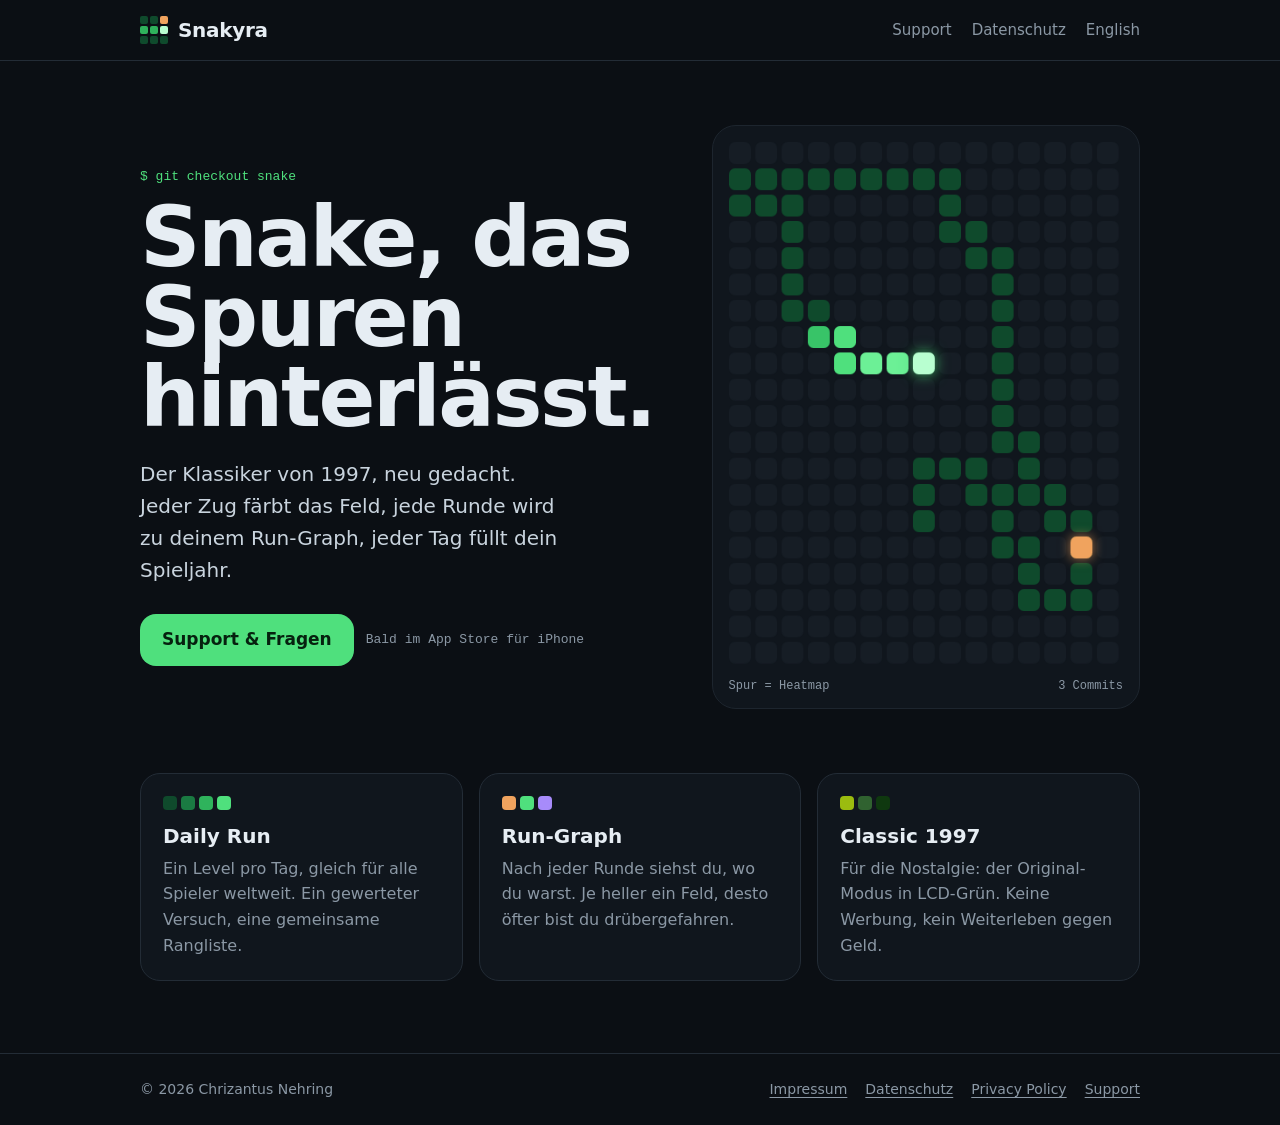
==== index.html @ 18dacbc8 "Snakyra Website: Startseite, Datenschutz, Privacy, Support, Impressum Co-Authored-By: Claude Opus 5." ====
<!doctype html>
<html lang="de">
<head>
<meta charset="utf-8">
<meta name="viewport" content="width=device-width, initial-scale=1">
<title>Snakyra</title>
<meta name="description" content="Snakyra: Snake, neu gedacht. Jede Runde malt einen Run-Graph, jeder Tag füllt dein Spieljahr. Für iPhone.">
<meta name="theme-color" content="#0b0f14">
<link rel="icon" href="icon.png">
<link rel="apple-touch-icon" href="icon.png">
<link rel="stylesheet" href="style.css">
</head>
<body>
<header class="site-head">
  <div class="wrap">
    <a class="brand" href="index.html"><span class="brand-mark" aria-hidden="true"><i></i><i></i><i></i><i></i><i></i><i></i><i></i><i></i><i></i></span>Snakyra</a>
    <nav class="nav" aria-label="Hauptnavigation">
      <a href="support.html">Support</a>
      <a href="datenschutz.html">Datenschutz</a>
      <a href="privacy.html" lang="en">English</a>
    </nav>
  </div>
</header>

<main class="wrap">
  <section class="hero">
    <div>
      <p class="eyebrow">$ git checkout snake</p>
      <h1>Snake, das Spuren hinterlässt.</h1>
      <p class="lead">Der Klassiker von 1997, neu gedacht. Jeder Zug färbt das Feld, jede Runde wird zu deinem Run-Graph, jeder Tag füllt dein Spieljahr.</p>
      <div class="cta-row">
        <a class="btn btn-primary" href="support.html">Support &amp; Fragen</a>
        <span class="soon">Bald im App Store für iPhone</span>
      </div>
    </div>
    <figure class="board" style="margin:0">
      <canvas id="demo" width="450" height="600" aria-label="Animierte Vorschau: Eine Schlange zieht über ein Raster und hinterlässt eine grüne Spur"></canvas>
      <figcaption class="board-meta"><span>Spur = Heatmap</span><span id="demoScore">0 Commits</span></figcaption>
    </figure>
  </section>

  <section class="features" aria-label="Funktionen">
    <article class="feature">
      <div class="swatch" aria-hidden="true"><i style="background:var(--h1)"></i><i style="background:var(--h2)"></i><i style="background:var(--h3)"></i><i style="background:var(--h4)"></i></div>
      <h2>Daily Run</h2>
      <p>Ein Level pro Tag, gleich für alle Spieler weltweit. Ein gewerteter Versuch, eine gemeinsame Rangliste.</p>
    </article>
    <article class="feature">
      <div class="swatch" aria-hidden="true"><i style="background:var(--commit)"></i><i style="background:var(--h4)"></i><i style="background:#a78bfa"></i></div>
      <h2>Run-Graph</h2>
      <p>Nach jeder Runde siehst du, wo du warst. Je heller ein Feld, desto öfter bist du drübergefahren.</p>
    </article>
    <article class="feature">
      <div class="swatch" aria-hidden="true"><i style="background:#9bbc0f"></i><i style="background:#306230"></i><i style="background:#0f380f"></i></div>
      <h2>Classic 1997</h2>
      <p>Für die Nostalgie: der Original-Modus in LCD-Grün. Keine Werbung, kein Weiterleben gegen Geld.</p>
    </article>
  </section>
</main>

<footer class="site-foot">
  <div class="wrap">
    <span>© 2026 Chrizantus Nehring</span>
    <nav aria-label="Rechtliches">
      <a href="impressum.html">Impressum</a>
      <a href="datenschutz.html">Datenschutz</a>
      <a href="privacy.html" lang="en">Privacy Policy</a>
      <a href="support.html">Support</a>
    </nav>
  </div>
</footer>

<script>
(function () {
  var cv = document.getElementById('demo');
  var ctx = cv.getContext('2d');
  var C = 15, R = 20, unit = 30, gap = 5, cell = unit - gap;
  var heat = ['#161d25', '#0f4a2c', '#1a7a42', '#2fb35c', '#4fe07d'];
  var visits, snake, dir, food, score;
  var reduce = window.matchMedia && window.matchMedia('(prefers-reduced-motion: reduce)').matches;
  var scoreEl = document.getElementById('demoScore');

  function reset() {
    visits = new Array(C * R).fill(0);
    snake = [{x: 7, y: 12}, {x: 7, y: 13}, {x: 7, y: 14}];
    snake.forEach(function (p) { visits[p.y * C + p.x]++; });
    dir = {x: 0, y: -1};
    score = 0;
    placeFood();
  }
  function occupied(x, y) { return snake.some(function (p) { return p.x === x && p.y === y; }); }
  function placeFood() {
    do { food = {x: Math.floor(Math.random() * C), y: Math.floor(Math.random() * R)}; } while (occupied(food.x, food.y));
  }
  function level(n) { return n === 0 ? 0 : n === 1 ? 1 : n <= 3 ? 2 : n <= 6 ? 3 : 4; }
  function safe(x, y) { return x >= 0 && y >= 0 && x < C && y < R && !occupied(x, y); }

  function choose() {
    var h = snake[0];
    var options = [{x: 1, y: 0}, {x: -1, y: 0}, {x: 0, y: 1}, {x: 0, y: -1}].filter(function (d) {
      return !(d.x === -dir.x && d.y === -dir.y) && safe(h.x + d.x, h.y + d.y);
    });
    if (!options.length) return null;
    options.sort(function (a, b) {
      var da = Math.abs(h.x + a.x - food.x) + Math.abs(h.y + a.y - food.y);
      var db = Math.abs(h.x + b.x - food.x) + Math.abs(h.y + b.y - food.y);
      return da - db + (Math.random() - 0.5) * 0.6;
    });
    return options[0];
  }

  function step() {
    var d = choose();
    if (!d || snake.length > 40) { reset(); return; }
    dir = d;
    var h = {x: snake[0].x + d.x, y: snake[0].y + d.y};
    snake.unshift(h);
    visits[h.y * C + h.x]++;
    if (h.x === food.x && h.y === food.y) { score++; placeFood(); } else { snake.pop(); }
  }

  function rr(x, y, w, r) {
    ctx.beginPath();
    ctx.moveTo(x + r, y); ctx.arcTo(x + w, y, x + w, y + w, r); ctx.arcTo(x + w, y + w, x, y + w, r);
    ctx.arcTo(x, y + w, x, y, r); ctx.arcTo(x, y, x + w, y, r); ctx.closePath(); ctx.fill();
  }

  function draw() {
    ctx.clearRect(0, 0, cv.width, cv.height);
    var r = cell * 0.26;
    for (var y = 0; y < R; y++) for (var x = 0; x < C; x++) {
      ctx.fillStyle = heat[level(visits[y * C + x])];
      rr(x * unit, y * unit, cell, r);
    }
    ctx.shadowColor = 'rgba(240,163,94,.7)'; ctx.shadowBlur = 14;
    ctx.fillStyle = '#f0a35e'; rr(food.x * unit, food.y * unit, cell, r);
    for (var i = snake.length - 1; i >= 0; i--) {
      var p = snake[i];
      if (i === 0) { ctx.shadowColor = 'rgba(79,224,125,.8)'; ctx.shadowBlur = 16; ctx.fillStyle = '#b8ffd0'; }
      else { ctx.shadowBlur = 0; var t = i / snake.length; ctx.fillStyle = t < .35 ? '#6cf096' : t < .7 ? '#4fe07d' : '#38c468'; }
      rr(p.x * unit, p.y * unit, cell, r);
    }
    ctx.shadowBlur = 0;
    scoreEl.textContent = score + (score === 1 ? ' Commit' : ' Commits');
  }

  reset();
  if (reduce) {
    for (var k = 0; k < 120; k++) step();
    draw();
    return;
  }
  for (var k2 = 0; k2 < 40; k2++) step();
  draw();
  setInterval(function () { step(); draw(); }, 140);
})();
</script>
</body>
</html>
---- style.css ----
/* Snakyra – gemeinsame Styles. Keine externen Schriften, kein Tracking. */
:root {
  --bg: #0b0f14;
  --panel: #10161d;
  --chip: #151b23;
  --line: #232c36;
  --fg: #e6edf3;
  --muted: #8b98a5;
  --green: #4fe07d;
  --ink: #06210f;
  --commit: #f0a35e;
  --h0: #161d25; --h1: #0f4a2c; --h2: #1a7a42; --h3: #2fb35c; --h4: #4fe07d;
  --sans: ui-rounded, "SF Pro Rounded", system-ui, -apple-system, "Segoe UI", Roboto, sans-serif;
  --text: system-ui, -apple-system, "Segoe UI", Roboto, sans-serif;
  --mono: ui-monospace, "SF Mono", Menlo, Consolas, monospace;
  color-scheme: dark;
}

* { box-sizing: border-box; }
html { -webkit-text-size-adjust: 100%; }
body {
  margin: 0;
  background: var(--bg);
  color: var(--fg);
  font: 17px/1.6 var(--text);
}
a { color: var(--green); text-underline-offset: 3px; }
a:hover { color: #b6f5cf; }
a:focus-visible, button:focus-visible { outline: 2px solid var(--green); outline-offset: 3px; border-radius: 6px; }

.wrap { max-width: 1040px; margin: 0 auto; padding-inline: 20px; }

/* Kopfzeile */
.site-head { border-bottom: 1px solid var(--line); }
.site-head .wrap { display: flex; align-items: center; justify-content: space-between; gap: 16px; padding-block: 16px; flex-wrap: wrap; }
.brand { display: flex; align-items: center; gap: 10px; color: var(--fg); text-decoration: none; font: 700 20px/1 var(--sans); letter-spacing: -0.3px; }
.brand-mark { width: 28px; height: 28px; display: grid; grid-template-columns: repeat(3, 1fr); gap: 2px; }
.brand-mark i { border-radius: 2px; background: var(--h1); }
.brand-mark i:nth-child(4), .brand-mark i:nth-child(5) { background: var(--h3); }
.brand-mark i:nth-child(6) { background: #b8ffd0; }
.brand-mark i:nth-child(3) { background: var(--commit); }
.nav { display: flex; gap: 20px; flex-wrap: wrap; font-size: 15px; }
.nav a { color: var(--muted); text-decoration: none; }
.nav a:hover, .nav a[aria-current="page"] { color: var(--fg); }

/* Startseite */
.hero { padding-block: 64px 40px; display: grid; grid-template-columns: minmax(0, 1.1fr) minmax(0, 0.9fr); gap: 48px; align-items: center; }
.eyebrow { font: 13px/1.4 var(--mono); color: var(--green); margin: 0 0 12px; }
.hero h1 { font: 700 clamp(48px, 8vw, 84px)/0.95 var(--sans); letter-spacing: -2.5px; margin: 0 0 20px; text-wrap: balance; }
.hero p.lead { font-size: 20px; color: #c9d4de; margin: 0 0 28px; max-width: 34ch; }
.cta-row { display: flex; gap: 12px; flex-wrap: wrap; align-items: center; }
.btn { display: inline-flex; align-items: center; min-height: 52px; padding: 0 22px; border-radius: 16px; font: 700 17px/1 var(--sans); text-decoration: none; }
.btn-primary { background: var(--green); color: var(--ink); }
.btn-primary:hover { color: var(--ink); background: #6cf096; }
.btn-ghost { background: var(--chip); color: var(--fg); border: 1px solid var(--line); }
.soon { font: 13px/1.4 var(--mono); color: var(--muted); }

.board { background: var(--panel); border: 1px solid #1d252e; border-radius: 24px; padding: 16px; }
.board canvas { display: block; width: 100%; height: auto; }
.board-meta { display: flex; justify-content: space-between; font: 12px/1 var(--mono); color: var(--muted); margin-top: 12px; }

.features { display: grid; grid-template-columns: repeat(3, minmax(0, 1fr)); gap: 16px; padding-block: 24px 72px; }
.feature { background: var(--panel); border: 1px solid var(--line); border-radius: 20px; padding: 22px; }
.feature h2 { font: 700 20px/1.2 var(--sans); margin: 14px 0 8px; }
.feature p { margin: 0; color: var(--muted); font-size: 16px; }
.swatch { display: flex; gap: 4px; }
.swatch i { width: 14px; height: 14px; border-radius: 4px; }

/* Textseiten */
.doc { max-width: 720px; padding-block: 48px 80px; }
.doc h1 { font: 700 clamp(36px, 6vw, 48px)/1.05 var(--sans); letter-spacing: -1px; margin: 0 0 8px; text-wrap: balance; }
.doc .stand { font: 13px/1.4 var(--mono); color: var(--muted); margin: 0 0 32px; }
.doc h2 { font: 700 22px/1.3 var(--sans); margin: 40px 0 10px; text-wrap: balance; }
.doc h3 { font: 600 18px/1.3 var(--text); margin: 24px 0 6px; }
.doc p, .doc li { color: #c9d4de; }
.doc ul { padding-left: 22px; }
.doc .box { background: var(--panel); border: 1px solid var(--line); border-radius: 16px; padding: 18px 20px; margin: 20px 0; }
.doc .box p { margin: 0; }
.doc address { font-style: normal; color: #c9d4de; }
.todo { background: rgba(240, 163, 94, 0.14); color: var(--commit); border-radius: 6px; padding: 1px 6px; font-family: var(--mono); font-size: 0.9em; }

details { background: var(--panel); border: 1px solid var(--line); border-radius: 14px; padding: 4px 18px; margin: 10px 0; }
summary { cursor: pointer; font-weight: 600; padding: 12px 0; list-style-position: outside; }
details p { margin: 0 0 14px; }

/* Fußzeile */
.site-foot { border-top: 1px solid var(--line); }
.site-foot .wrap { display: flex; justify-content: space-between; gap: 16px; flex-wrap: wrap; padding-block: 24px; font-size: 14px; color: var(--muted); }
.site-foot nav { display: flex; gap: 18px; flex-wrap: wrap; }
.site-foot a { color: var(--muted); }

@media (max-width: 800px) {
  .hero { grid-template-columns: minmax(0, 1fr); padding-block: 40px 24px; gap: 32px; }
  .features { grid-template-columns: minmax(0, 1fr); }
}
@media (prefers-reduced-motion: reduce) {
  * { animation: none !important; transition: none !important; }
}
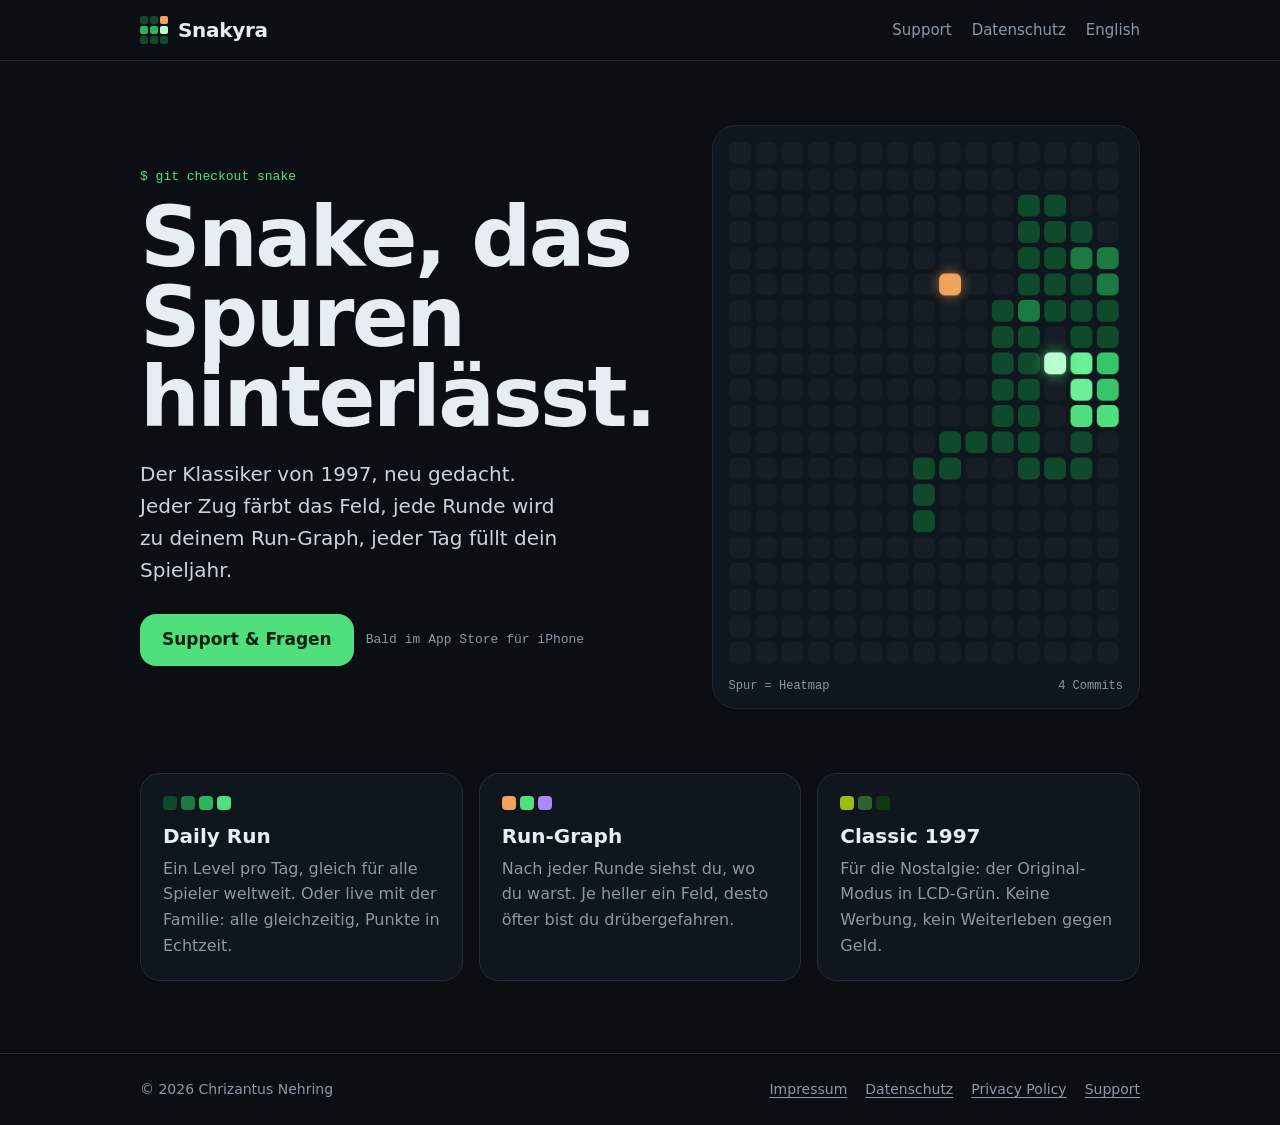
==== commit 9dd689a5: "Live-Einladungsseite und Datenschutz für Live mit Familie Co-Authored-By: Claude Opus 5.5 <noreply@a" ====
--- a/index.html
+++ b/index.html
@@ -43,7 +43,7 @@
     <article class="feature">
       <div class="swatch" aria-hidden="true"><i style="background:var(--h1)"></i><i style="background:var(--h2)"></i><i style="background:var(--h3)"></i><i style="background:var(--h4)"></i></div>
       <h2>Daily Run</h2>
-      <p>Ein Level pro Tag, gleich für alle Spieler weltweit. Ein gewerteter Versuch, eine gemeinsame Rangliste.</p>
+      <p>Ein Level pro Tag, gleich für alle Spieler weltweit. Oder live mit der Familie: alle gleichzeitig, Punkte in Echtzeit.</p>
     </article>
     <article class="feature">
       <div class="swatch" aria-hidden="true"><i style="background:var(--commit)"></i><i style="background:var(--h4)"></i><i style="background:#a78bfa"></i></div>
